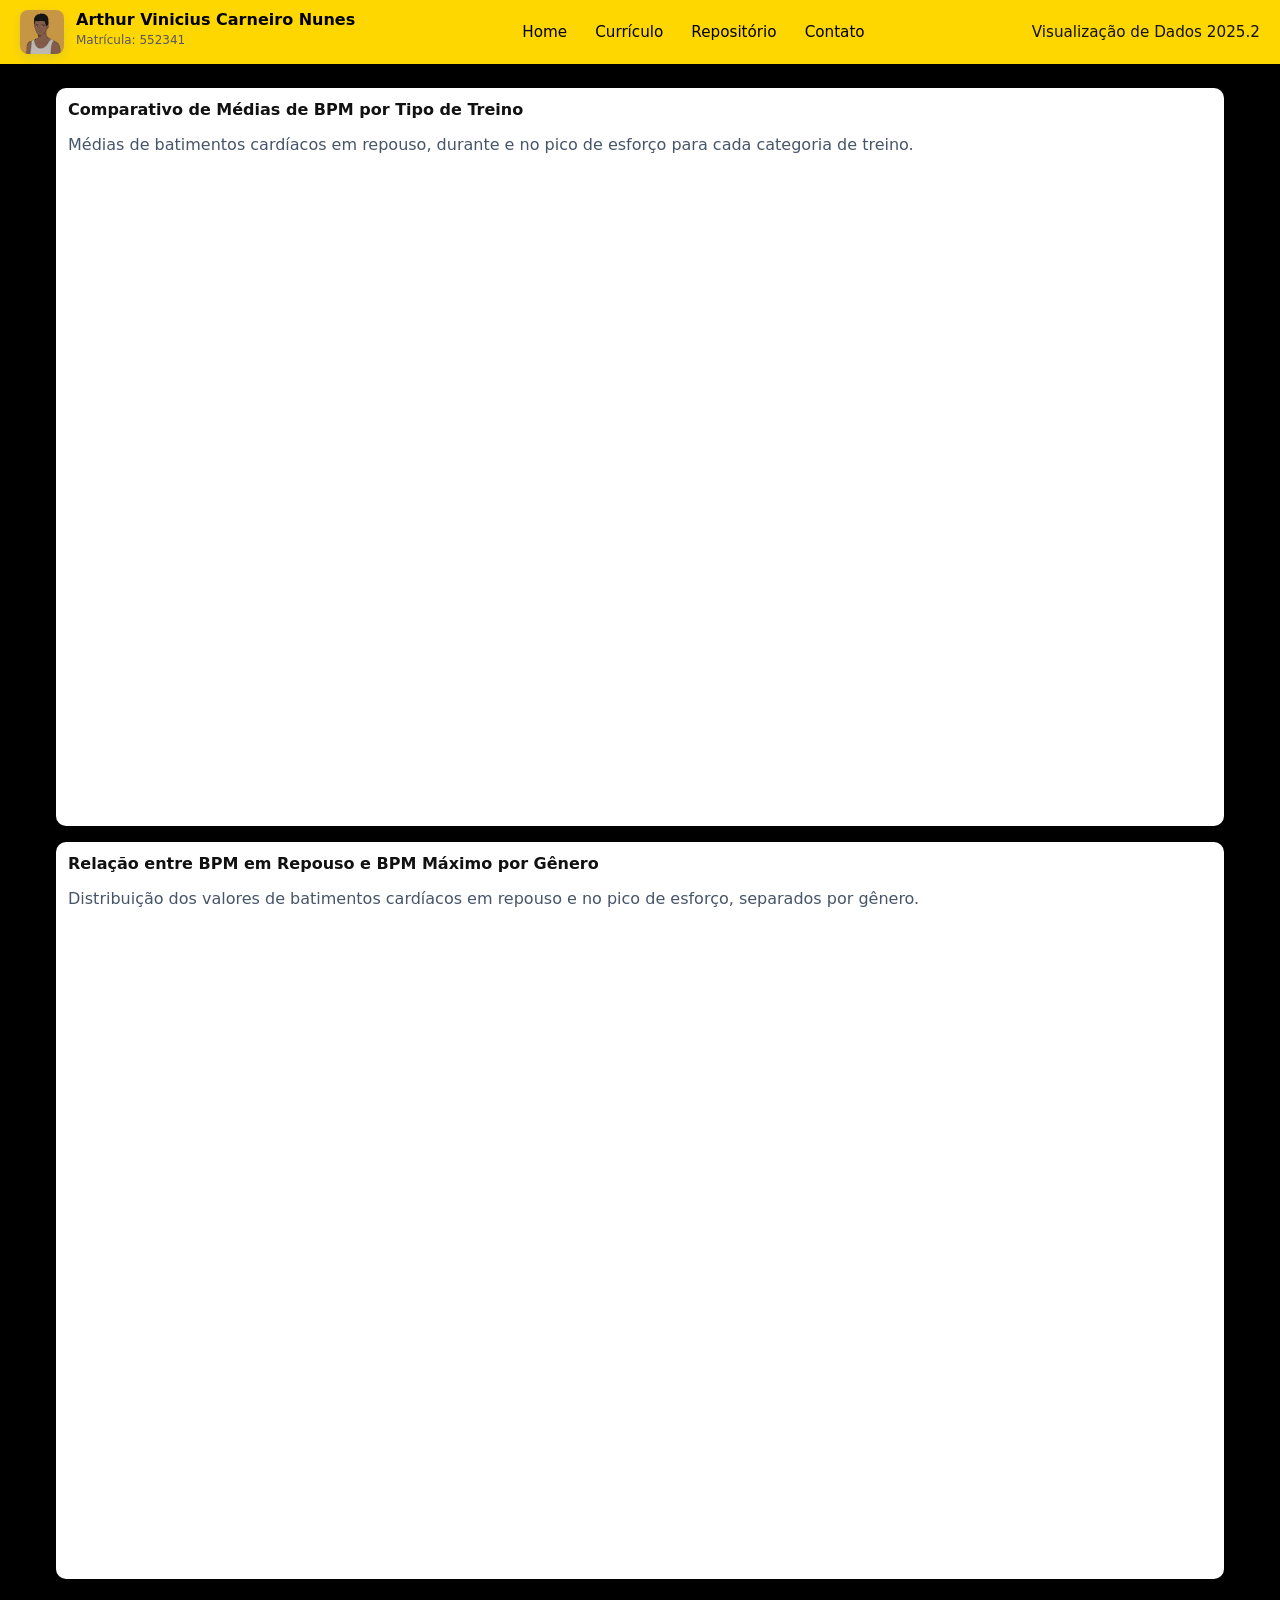
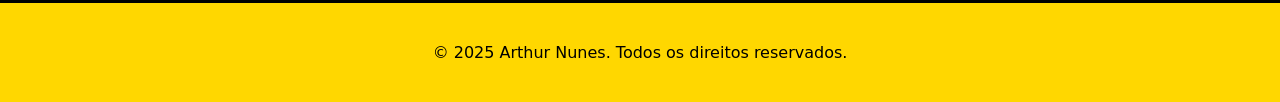
==== src/exercicios/01/index.html @ ee31cb59 "Divisão em pastas" ====
<!DOCTYPE html>
<html lang="pt-BR">
<head>
    <meta charset="utf-8" />
    <meta name="viewport" content="width=device-width,initial-scale=1" />
    <title>Exercício 1 — Vega-Lite API</title>
    <meta name="description" content="Página com visualizações de dados empilhadas e navbar fixa." />
    <link rel="stylesheet" href="../../general-style.css" />
    <link rel="stylesheet" href="style.css">
</head>
<body>
    <!-- Inicio Navbar -->
     <header class="navbar" role="banner">
        <div class="brand" aria-hidden="false">
            <div class="logo" aria-hidden="true"></div>
            <div>
                <strong>Arthur Vinicius Carneiro Nunes</strong>
                <small class="matricula">Matrícula: 552341</small>
            </div>
        </div>

        <nav class="nav-center" aria-label="Navegação principal">
            <a href="../../../index.html" class="nav-link">Home</a>
            <a href="https://docs.google.com/document/d/1iFbsFdSpxb3GoZ2gmL0Iv14Z0dz_1vMezDsFj870i80/edit?usp=sharing" target="_blank" class="nav-link">Currículo</a>
            <a href="https://github.com/ApenasUmSonhador/dataVis2025" target="_blank" class="nav-link">Repositório</a>
            <a href="mailto:arthurvininunes@gmail.com" class="nav-link">Contato</a>
        </nav>

        <div class="nav-right">
            <span>Visualização de Dados 2025.2</span>
        </div>
    </header>
    <!-- Fim navbar -->

    <!-- Conteúdo: gráficos empilhados -->
    <main class="charts-grid">
        <div class="chart-card">
            <h3 class="chart-title">Comparativo de Médias de BPM por Tipo de Treino</h3>
            <p>Médias de batimentos cardíacos em repouso, durante e no pico de esforço para cada categoria de treino.</p>
            <div class="chart-wrapper">
                <iframe
                    src="https://observablehq.com/embed/b201f0acba489d4d@206?cells=bar_chart"
                    loading="lazy"
                    referrerpolicy="no-referrer"
                    title="Bar chart"
                ></iframe>
            </div>
        </div>

        <div class="col-right">
            <div class="chart-card">
                <h3 class="chart-title">Relação entre BPM em Repouso e BPM Máximo por Gênero</h3>
                <p>Distribuição dos valores de batimentos cardíacos em repouso e no pico de esforço, separados por gênero.</p>
                <div class="chart-wrapper">
                    <iframe
                        src="https://observablehq.com/embed/b201f0acba489d4d@210?cells=Scatterplot_chart"
                        loading="lazy"
                        referrerpolicy="no-referrer"
                        title="Scatterplot"
                    ></iframe>
                </div>
            </div>
        </div>
    </main>
    <!-- Fim do conteúdo    -->

    <!-- Footer -->
    <footer>
      <p>&copy; 2025 Arthur Nunes. Todos os direitos reservados.</p>
    </footer>
</body>
</html>
---- src/general-style.css ----
:root {
  --max-width: 1200px;
  --gap: 16px;
  --card-bg: #ffffff;
  --card-radius: 10px;
  --card-shadow: 0 8px 24px rgba(12, 18, 32, 0.06);
  --cor-texto: #f6f6f6;
  --cor-texto-card: #475569;
  --cor-primaria: #ffd700;
  --cor-fundo: #000000;
  --navbar-height: 64px;
  --navbar-shadow: 0 2px 8px rgba(0, 0, 0, 0.06);
  --accent: #0b5fff;
}

/* Reset & base */
* {
  box-sizing: border-box;
}
html,
body {
  height: 100%;
}
body {
  display: flex;
  flex-direction: column;
  min-height: 100vh;         /* garante preencher a viewport */
  margin: 0;
  padding-top: var(--navbar-height);
  font-family: system-ui, -apple-system, "Segoe UI", Roboto, "Helvetica Neue",
    Arial;
  background: var(--cor-fundo);
  color: var(--cor-texto);
}

/* main ocupa o espaço restante e cresce naturalmente com conteúdo */
main {
  flex: 1 0 auto; /* permite crescer e encolher sem forçar overflow */
  width: 100%;
  /* NÃO definir altura fixa nem overflow:hidden aqui */
}

/* Navbar fixa no topo */
.navbar {
  position: fixed;
  top: 0;
  left: 0;
  right: 0;
  color: #000000;
  height: var(--navbar-height);
  background: var(--cor-primaria);
  box-shadow: var(--navbar-shadow);
  display: flex;
  align-items: center;
  justify-content: space-between;
  gap: 12px;
  padding: 0 20px;
  z-index: 999;
}
.brand {
  display: flex;
  gap: 12px;
  align-items: flex-start;
}
.brand .logo {
  width: 44px;
  height: 44px;
  border-radius: 8px;
  background-image: url("/img/avatar.jpeg");
  background-size: cover;
  background-position: center;
  background-repeat: no-repeat;
  box-shadow: 0 4px 12px rgba(11, 95, 255, 0.12);
}

.brand strong {
  display: block;
  font-size: 1rem;
}
.brand .matricula {
  font-size: 0.75rem;
  color: #556;
}

.nav-center {
  display: flex;
  gap: 12px;
  align-items: center;
}
.nav-link {
  color: var(--cor-fundo);
  text-decoration: none;
  font-size: 0.95rem;
  padding: 6px 8px;
  border-radius: 8px;
}
.nav-link:hover {
  background: rgba(11, 95, 255, 0.06);
}

.nav-right {
  font-size: 0.95rem;
  color: #111;
}

/* footer está no fluxo natural (não fixo) */
footer {
  padding: 24px;
  text-align: center;
  color: var(--cor-fundo);
  background-color: var(--cor-primaria);
  flex-shrink: 0; /* evita que encolha se houver pouco espaço */
}
---- src/exercicios/01/style.css ----
/* Layout principal */
body {
  padding-top: var(--navbar-height);
  margin: 0;
  font-family: system-ui, -apple-system, "Segoe UI", Roboto, "Helvetica Neue",
    Arial;
}

/* Grid empilhado */
.charts-grid {
  max-width: var(--max-width);
  margin: 24px auto;
  display: grid;
  grid-template-columns: 1fr;
  gap: var(--gap);
  padding: 0 16px;
  align-items: start;
  box-sizing: border-box;
}

.col-right {
  display: block;
  gap: var(--gap);
}

/* Cartões de gráfico */
.chart-card {
  color: var(--cor-texto-card);
  background: var(--card-bg);
  border-radius: var(--card-radius);
  box-shadow: var(--card-shadow);
  padding: 12px;
  box-sizing: border-box;
  overflow: hidden;
  min-height: 420px;
}

.chart-title {
  margin: 0 0 8px 0;
  font-family: system-ui, -apple-system, "Segoe UI", Roboto, "Helvetica Neue",
    Arial;
  font-size: 1rem;
  color: #111;
}

/* Wrapper de gráficos responsivos */
.chart-wrapper {
  width: 100%;
  position: relative;
  background: transparent;
  height: 800px;
  padding-bottom: 56.25%; /* fallback 16:9 */
}

@supports (aspect-ratio: 16/9) {
  .chart-wrapper {
    padding-bottom: 0;
    height: auto;
    aspect-ratio: 16 / 9;
  }
  .chart-wrapper.aspect-tall {
    aspect-ratio: 4 / 3;
  }
}

.chart-wrapper iframe {
  position: absolute;
  inset: 0;
  width: 100%;
  height: 740px;
  border: 0;
  display: block;
  background: transparent;
}

/* Responsividade */
@media (max-width: 900px) {
  .charts-grid {
    grid-template-columns: 1fr;
  }
  :root {
    --navbar-height: 56px;
  }
  .brand strong {
    font-size: 0.95rem;
  }
  .nav-center {
    display: none;
  }
}
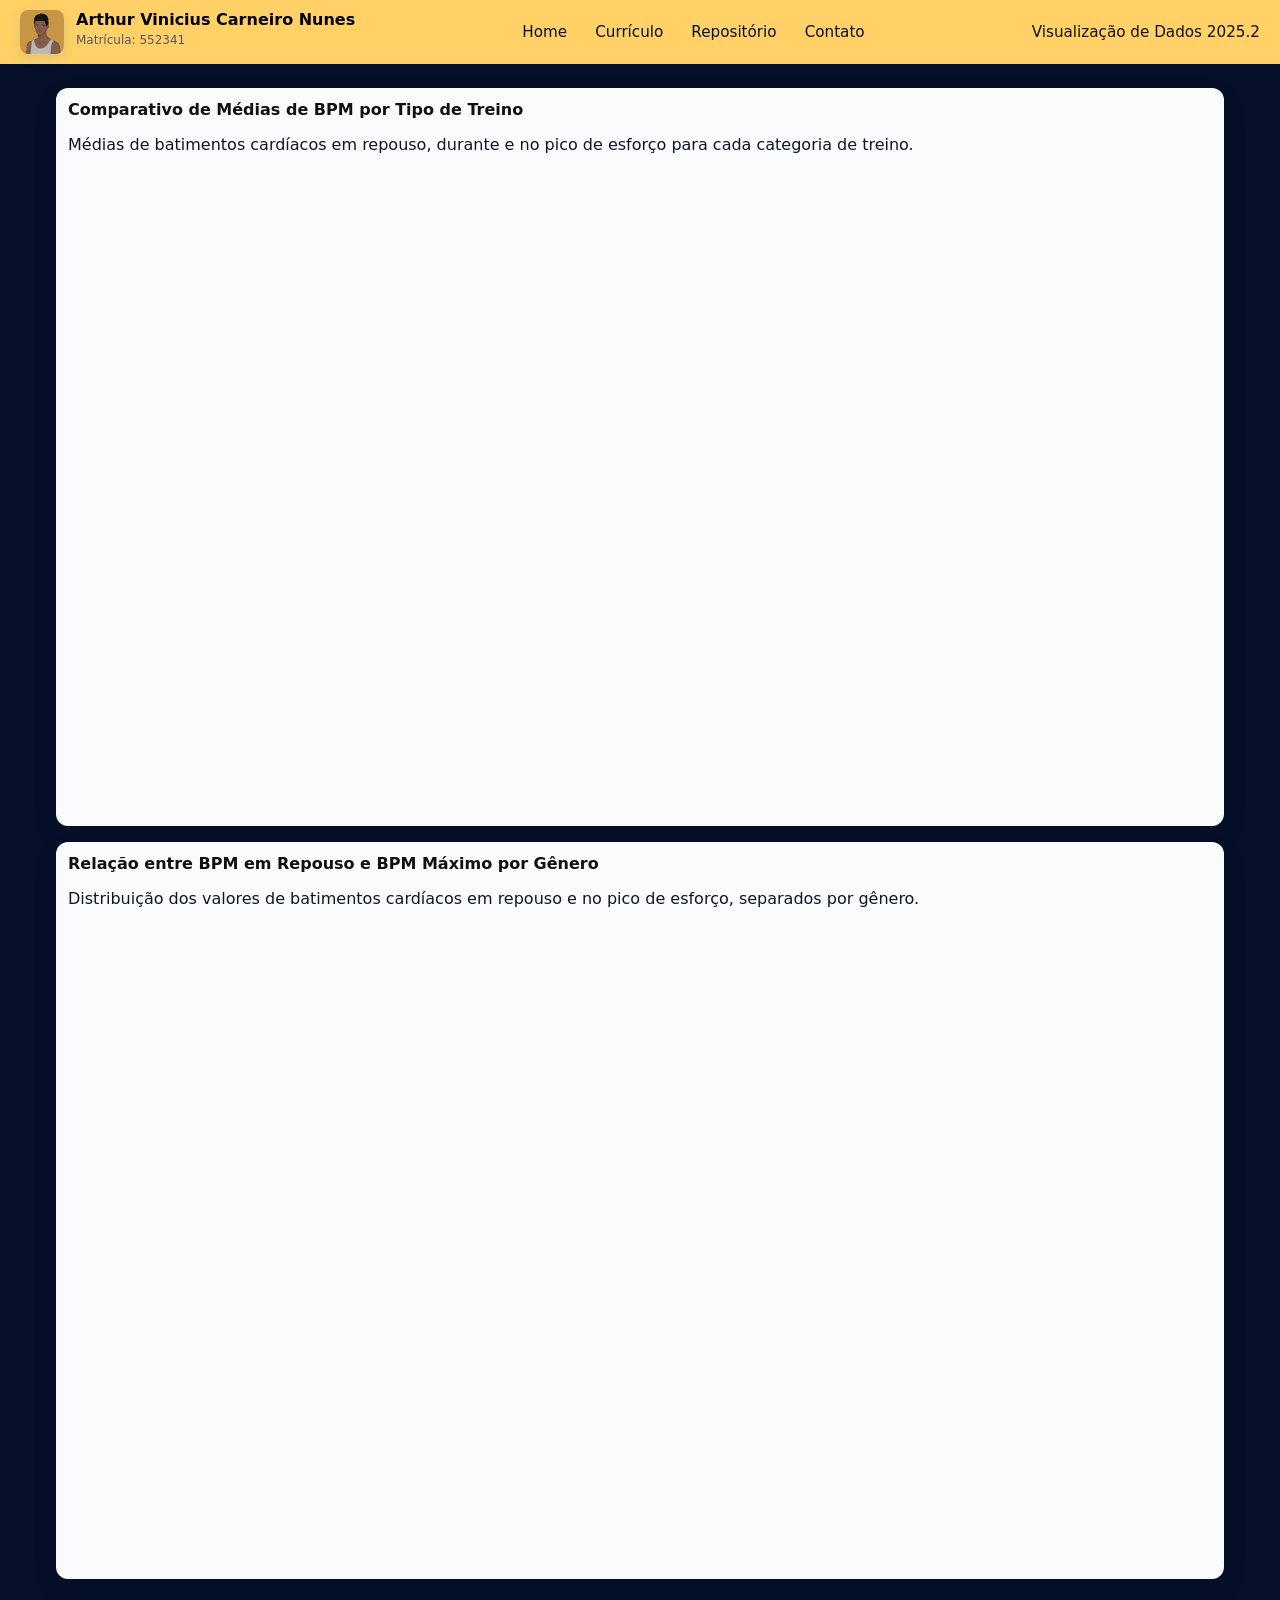
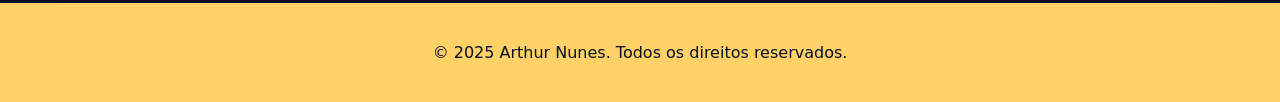
==== commit 6bbe6e2a: "adicao de favicon" ====
--- a/src/exercicios/01/index.html
+++ b/src/exercicios/01/index.html
@@ -7,6 +7,7 @@
     <meta name="description" content="Página com visualizações de dados empilhadas e navbar fixa." />
     <link rel="stylesheet" href="../../general-style.css" />
     <link rel="stylesheet" href="style.css">
+    <link rel="shortcut icon" href="../../../img/brasao.ico" type="image/x-icon">
 </head>
 <body>
     <!-- Inicio Navbar -->
--- a/src/general-style.css
+++ b/src/general-style.css
@@ -1,16 +1,26 @@
 :root {
   --max-width: 1200px;
   --gap: 16px;
-  --card-bg: #ffffff;
-  --card-radius: 10px;
-  --card-shadow: 0 8px 24px rgba(12, 18, 32, 0.06);
-  --cor-texto: #f6f6f6;
-  --cor-texto-card: #475569;
-  --cor-primaria: #ffd700;
-  --cor-fundo: #000000;
+
+  /* superfícies */
+  --card-bg: #fafbfd; /* cartão levemente frio e suave */
+  --card-radius: 12px;
+  --card-shadow: 0 10px 30px rgba(2, 6, 23, 0.06);
+
+  /* tipografia */
+  --cor-texto: #e6eef8; /* texto principal claro sobre fundo escuro */
+  --cor-texto-card: #0f1724; /* texto escuro para cards claros */
+
+  /* cores principais e de fundo */
+  --cor-primaria: #ffd166; /* tom quente e sofisticado para navbar/footer */
+  --cor-fundo: #071029; /* fundo muito escuro com subtom azulado */
+
+  /* navbar */
   --navbar-height: 64px;
-  --navbar-shadow: 0 2px 8px rgba(0, 0, 0, 0.06);
-  --accent: #0b5fff;
+  --navbar-shadow: 0 6px 24px rdgba(2, 6, 23, 0.36);
+
+  /* accent */
+  --accent: #6c63ff; /* acento violeta para highlights e controles */
 }
 
 /* Reset & base */
@@ -24,7 +34,7 @@
 body {
   display: flex;
   flex-direction: column;
-  min-height: 100vh;         /* garante preencher a viewport */
+  min-height: 100vh; /* garante preencher a viewport */
   margin: 0;
   padding-top: var(--navbar-height);
   font-family: system-ui, -apple-system, "Segoe UI", Roboto, "Helvetica Neue",
@@ -66,7 +76,7 @@
   width: 44px;
   height: 44px;
   border-radius: 8px;
-  background-image: url("/img/avatar.jpeg");
+  background-image: url("../img/avatar.jpeg");
   background-size: cover;
   background-position: center;
   background-repeat: no-repeat;
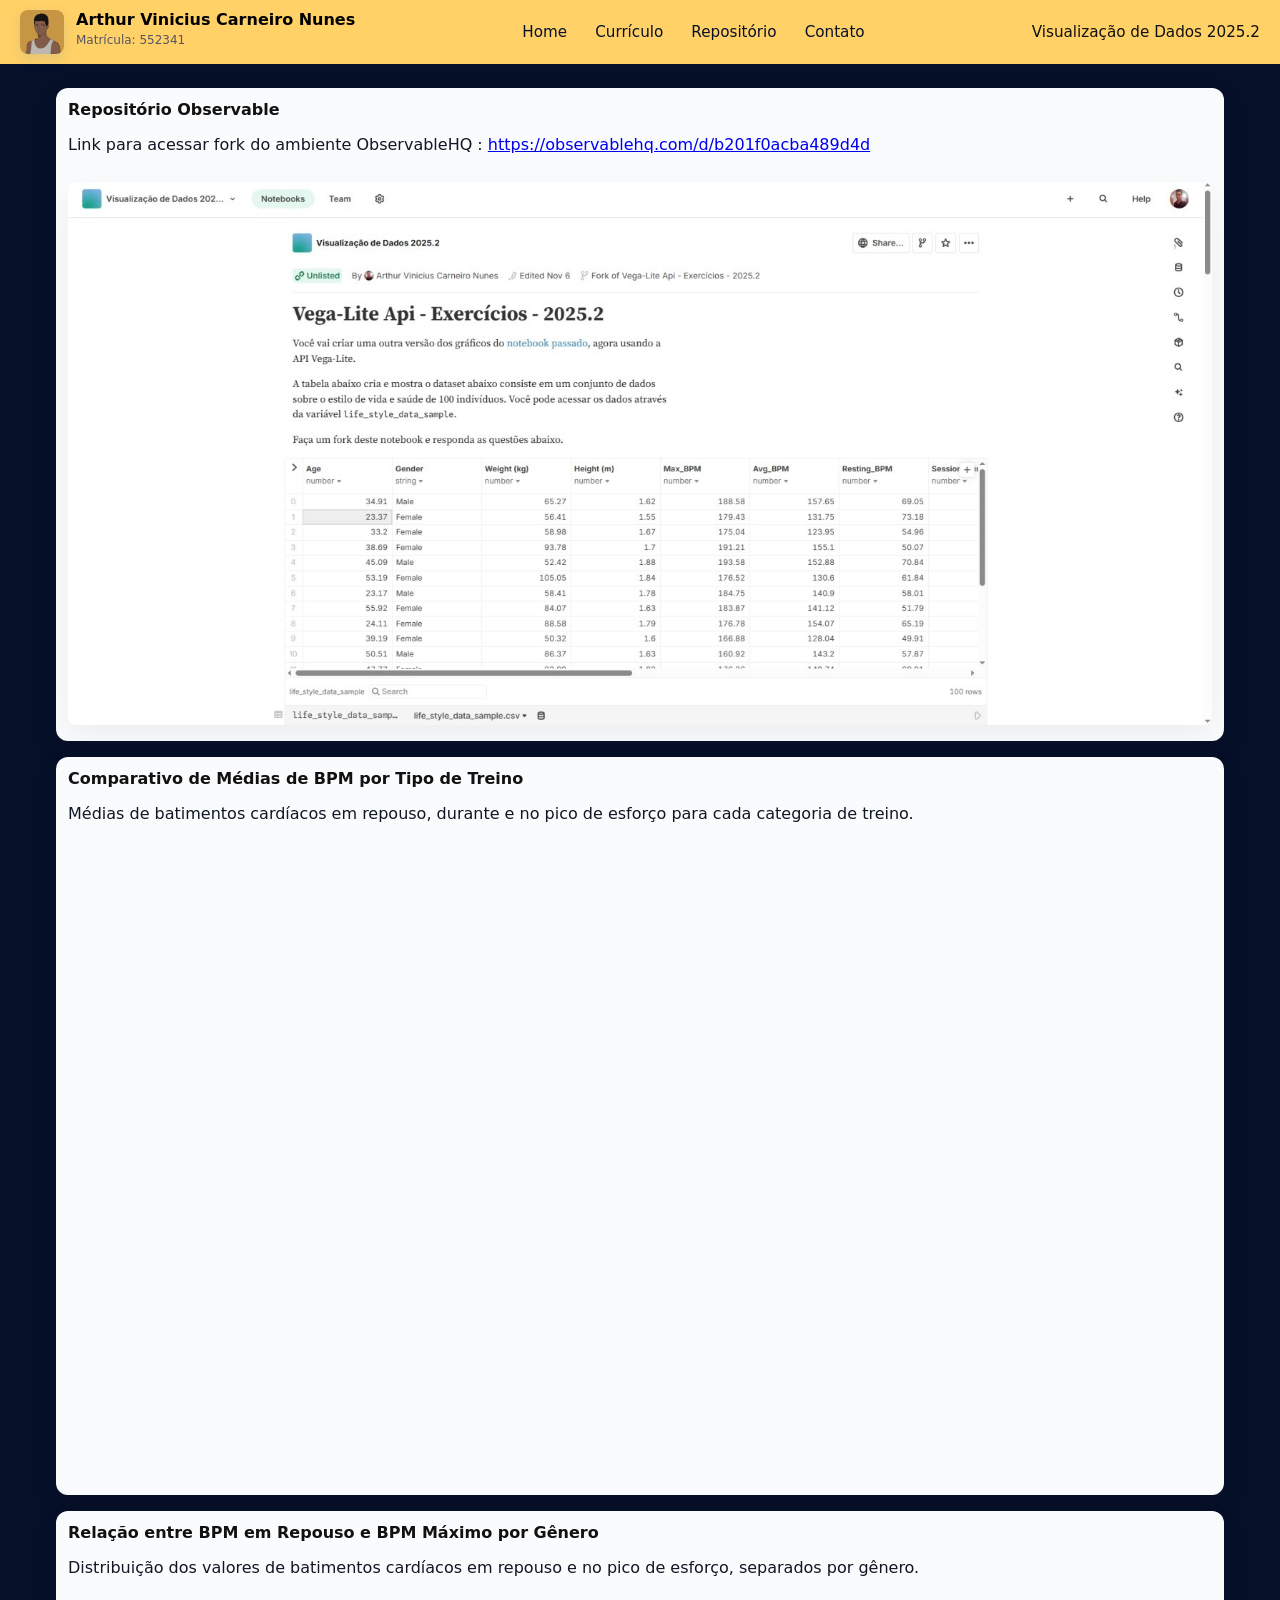
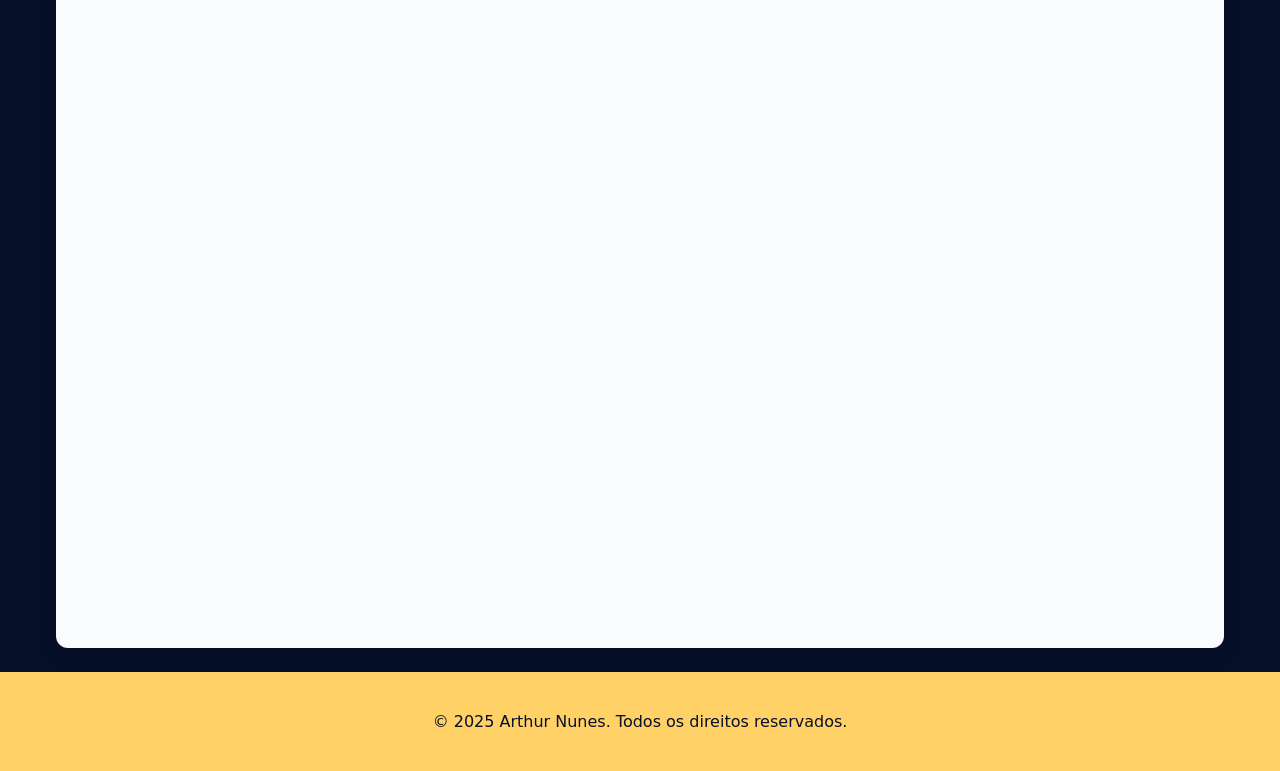
==== commit bca3e8fa: "Adição de link para repositorio ObservableHQ" ====
--- a/src/exercicios/01/index.html
+++ b/src/exercicios/01/index.html
@@ -36,6 +36,12 @@
     <!-- Conteúdo: gráficos empilhados -->
     <main class="charts-grid">
         <div class="chart-card">
+            <h3 class="chart-title">Repositório Observable</h3>
+            <p>Link para acessar fork do ambiente ObservableHQ : <a href="https://observablehq.com/d/b201f0acba489d4d" target="_blank">https://observablehq.com/d/b201f0acba489d4d</a></p>
+            <img src="../../../img/preview_exercicio_01.jpeg" alt="Imagem de preview do repositório Observable" class="repo-preview">
+        </div>
+
+         <div class="chart-card">
             <h3 class="chart-title">Comparativo de Médias de BPM por Tipo de Treino</h3>
             <p>Médias de batimentos cardíacos em repouso, durante e no pico de esforço para cada categoria de treino.</p>
             <div class="chart-wrapper">
@@ -48,18 +54,16 @@
             </div>
         </div>
 
-        <div class="col-right">
-            <div class="chart-card">
-                <h3 class="chart-title">Relação entre BPM em Repouso e BPM Máximo por Gênero</h3>
-                <p>Distribuição dos valores de batimentos cardíacos em repouso e no pico de esforço, separados por gênero.</p>
-                <div class="chart-wrapper">
-                    <iframe
-                        src="https://observablehq.com/embed/b201f0acba489d4d@210?cells=Scatterplot_chart"
-                        loading="lazy"
-                        referrerpolicy="no-referrer"
-                        title="Scatterplot"
-                    ></iframe>
-                </div>
+        <div class="chart-card">
+            <h3 class="chart-title">Relação entre BPM em Repouso e BPM Máximo por Gênero</h3>
+            <p>Distribuição dos valores de batimentos cardíacos em repouso e no pico de esforço, separados por gênero.</p>
+            <div class="chart-wrapper">
+                <iframe
+                    src="https://observablehq.com/embed/b201f0acba489d4d@210?cells=Scatterplot_chart"
+                    loading="lazy"
+                    referrerpolicy="no-referrer"
+                    title="Scatterplot"
+                ></iframe>
             </div>
         </div>
     </main>
--- a/src/exercicios/01/style.css
+++ b/src/exercicios/01/style.css
@@ -73,6 +73,14 @@
   background: transparent;
 }
 
+.repo-preview {
+  width: 100%;
+  height: auto;
+  margin-top: 12px;
+  border-radius: 8px;
+  box-shadow: var(--card-shadow);
+}
+
 /* Responsividade */
 @media (max-width: 900px) {
   .charts-grid {
